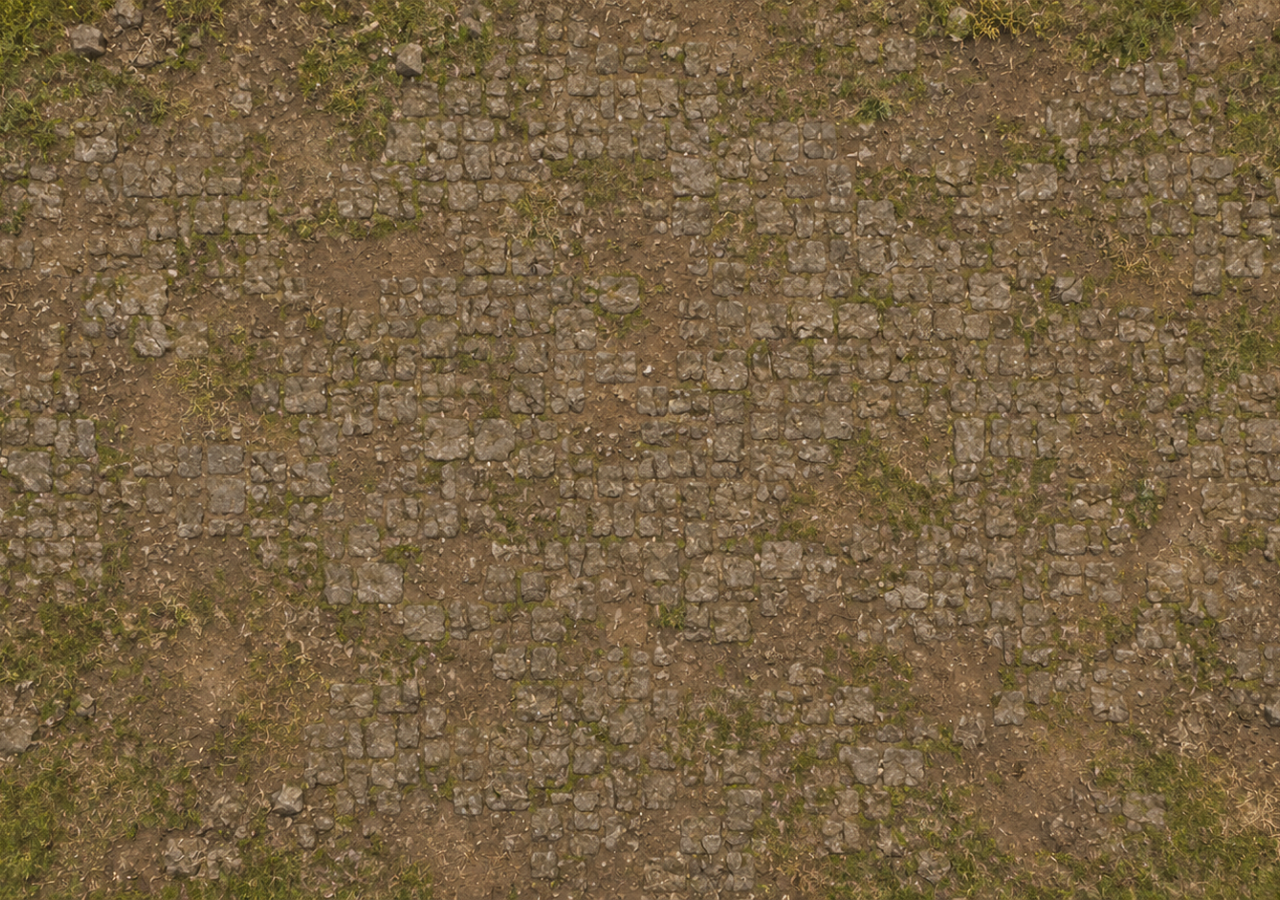
==== Wald.html @ f367117d "Add styles for new buttons and hover effects" ====
<!DOCTYPE html>
<html lang="de">
<head>
<meta charset="UTF-8">
<meta name="viewport" content="width=device-width, initial-scale=1.0">


<style>
* {
    box-sizing: border-box;
}

body {
    margin: 0;
    min-height: 100vh;
    background-image: url("background.jpg.png");
    background-size: cover;
    background-position: center;
    background-repeat: no-repeat;
    background-attachment: fixed;
    font-family: Arial, sans-serif;
}

.map {
    position: relative;
    width: min(100%, 1664px);
    aspect-ratio: 1664 / 928;
    background-image: url("Game chat.png");
    background-size: 100% 100%;
    background-repeat: no-repeat;
}

/* Quadratische Buttons 2*/
.travel-button {
    position: absolute;
    width: 3.5%;
    aspect-ratio: 1;
    transform: translate(-50%, -50%);
    background: rgba(45, 45, 45, 0.85);
    border: 3px solid #d9b45b;
    border-radius: 5px;
    cursor: pointer;
    transition: 0.2s;
    z-index: 2;
}
 
/* Hover-Effekt */
.build-button:hover,
.build-button:focus {
    background: rgba(218, 170, 65, 0.95);
    transform: translate(-50%, -50%) scale(1.15);
    border-color: white;
    outline: none;
}

/* NEUE UNTERMENÜ-BUTTONS */

.added-submenu {
    position: absolute;
    display: flex;
    flex-direction: column;
    align-items: center;
    gap: 7px;
    transform: translateX(-50%);
    z-index: 100;
}

/* Eigenes Design der neuen Buttons */
.extra-build-button {
    position: relative;
    width: 95px;
    height: 35px;
    background: linear-gradient(#315b37, #193a22);
    border: 2px solid #d6ad50;
    border-radius: 6px;
    color: white;
    font-weight: bold;
    font-size: 12px;
    cursor: pointer;
    box-shadow: 0 3px 6px #0009;
    transition: 0.2s;
}

.extra-build-button:hover {
    background: linear-gradient(#548c48, #315b37);
    border-color: white;
    transform: translate(-25%, -25%) scale(1.15);
    display: block;
}

/*Anzeige */
.other {
    display: none;
    position: absolute;
    left: 105%;
    top: 50%;
    transform: translateY(-50%);
    background: #222;
    color: white;
    border: 2px solid #d6ad50;
    padding: 7px;
    border-radius: 5px;
    white-space: nowrap;
    z-index: 200;
    font-size: 12px;
}

.extra-build-button:hover .other,
.extra-build-button:focus .other {
    display: block;
}

</style>
</head>

<body>

<script>
(function () {

    const map = document.querySelector(".map");

    if (!map) {
        console.error("Karte nicht gefunden!");
        return;
    }

    let activeButton = null;

    map.addEventListener("click", function(event) {

        const button = event.target.closest(
            ".travel-button"
        );

        // Keine Hauptbuttons anklicken
        if (!button || button.closest(".added-submenu")) {
            return;
        }

        event.preventDefault();
        event.stopPropagation();

        const oldMenu = map.querySelector(".added-submenu");

        // Wenn derselbe Button erneut angeklickt wird:
        if (activeButton === button) {

            if (oldMenu) {
                oldMenu.remove();
            }

            activeButton = null;
            return;
        }

        // Altes Menü schließen
        if (oldMenu) {
            oldMenu.remove();
        }

        activeButton = button;

        // Position bestimmen
        const mapRect = map.getBoundingClientRect();
        const buttonRect = button.getBoundingClientRect();

        const x =
            ((buttonRect.left + buttonRect.width / 2 - mapRect.left)
            / mapRect.width) * 100;

        const y =
            ((buttonRect.bottom - mapRect.top)
            / mapRect.height) * 100;

        // Menü erstellen
        const menu = document.createElement("div");

        menu.className = "added-submenu";
        menu.style.left = x + "%";
        menu.style.top = y + "%";

        // Drei neue Buttons
        const buildings = ["Wald", "Turm", "Kaserne"];

        buildings.forEach(function(name) {

            const newButton = document.createElement("button");

            newButton.type = "button";
            newButton.className = "extra-build-button";

            newButton.innerHTML = `
                ${name}
               `;

           newButton.addEventListener("click", function(e) {
    e.stopPropagation();

    if (name === "Wald") {
        location.href = "Wald.html";
    }

    if (name === "Turm") {
        location.href = "teleport.html";
    }

    if (name === "Kaserne") {
        location.href = "teleport.html";
    }
});

            menu.appendChild(newButton);

        });

        map.appendChild(menu);

    }, true);

})();
</script>


</body>
</html>
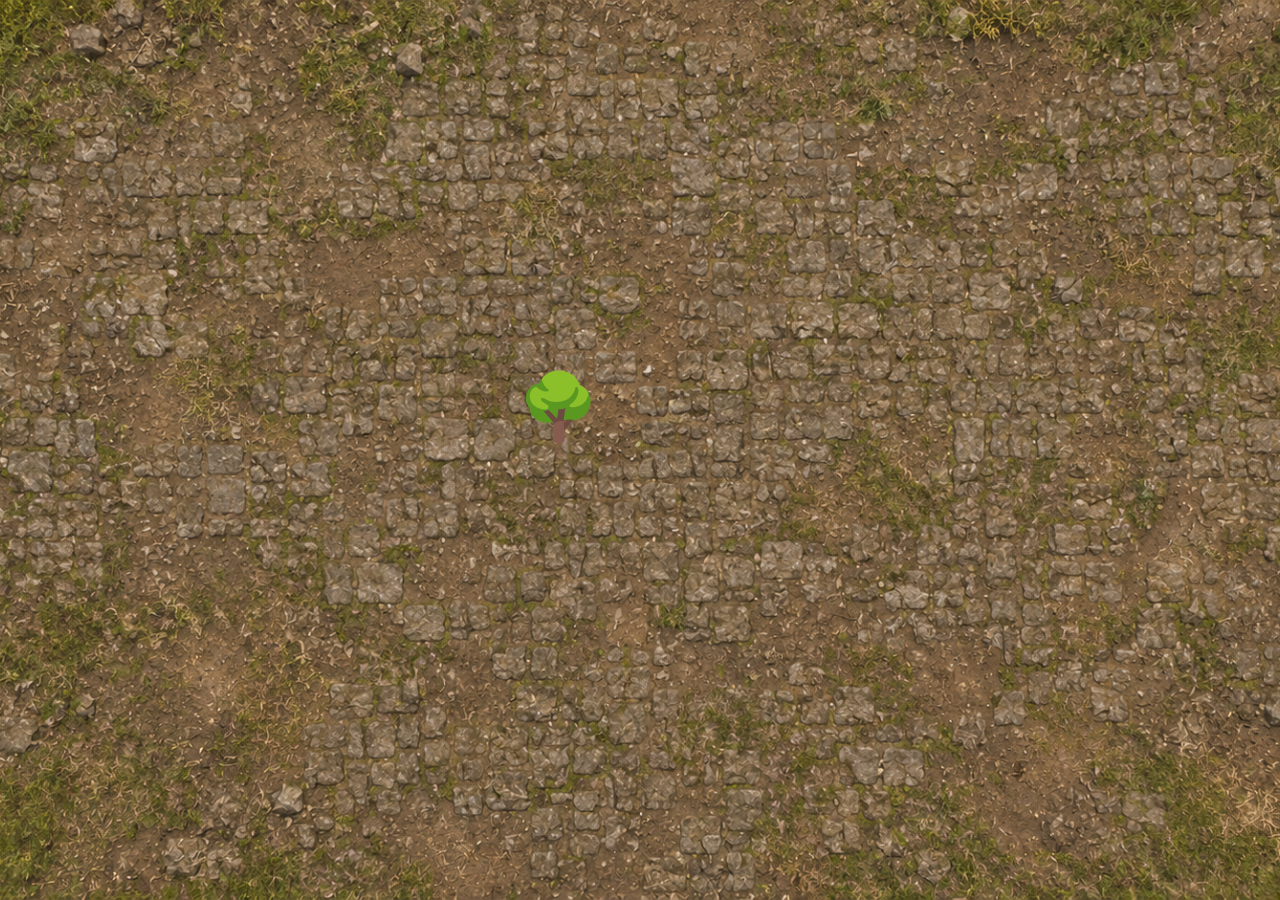
==== commit 490c26f5: "Add button for cutting a tree in Wald.html" ====
--- a/Wald.html
+++ b/Wald.html
@@ -111,11 +111,99 @@
     display: block;
 }
 
+/* BAUM-BUTTON */
+
+.tree-button {
+    position: absolute;
+    width: 75px;
+    height: 100px;
+    background: transparent;
+    border: none;
+    cursor: pointer;
+    font-size: 65px;
+    z-index: 10;
+    transition: transform 0.2s;
+}
+
+.tree-button:hover {
+    transform: scale(1.1);
+}
+
+/* Fäll-Animation */
+.tree-button.falling {
+    animation: treeFall 3s ease-in forwards;
+    pointer-events: none;
+}
+
+@keyframes treeFall {
+    0% {
+        transform: rotate(0deg);
+    }
+    35% {
+        transform: rotate(15deg);
+    }
+    65% {
+        transform: rotate(40deg);
+    }
+    100% {
+        transform: rotate(90deg);
+        opacity: 0;
+    }
+}
+
+/* Baumstumpf */
+.tree-stump {
+    font-size: 45px;
+    cursor: default;
+    position: relative;
+}
+
+/* Zeit-Anzeige */
+.tree-timer {
+    display: none;
+    position: absolute;
+    bottom: 100%;
+    left: 50%;
+    transform: translateX(-50%);
+    background: #252525;
+    color: #fff;
+    border: 2px solid #d9b45b;
+    border-radius: 6px;
+    padding: 7px 10px;
+    font-size: 13px;
+    white-space: nowrap;
+}
+
+.tree-stump:hover .tree-timer {
+    display: block;
+}
+
+
+    
 </style>
 </head>
 
 <body>
 
+<div class="map">
+
+     <button class="travel-button" style="left:105%; top:35%">
+        <span class="other">
+            <span class="name">Reisen</span> 
+        </span>
+    </button>
+
+      
+<button
+    class="tree-button"
+    id="tree1"
+    style="left:40%; top:50%;"
+    onclick="cutTree('tree1')">
+    🌳
+</button>
+</div>
+
+    
 <script>
 (function () {
 
@@ -182,7 +270,7 @@
         menu.style.top = y + "%";
 
         // Drei neue Buttons
-        const buildings = ["Wald", "Turm", "Kaserne"];
+        const buildings = ["Stadt", "Turm", "Kaserne"];
 
         buildings.forEach(function(name) {
 
@@ -198,8 +286,8 @@
            newButton.addEventListener("click", function(e) {
     e.stopPropagation();
 
-    if (name === "Wald") {
-        location.href = "Wald.html";
+    if (name === "Stadt") {
+        location.href = "index.html";
     }
 
     if (name === "Turm") {
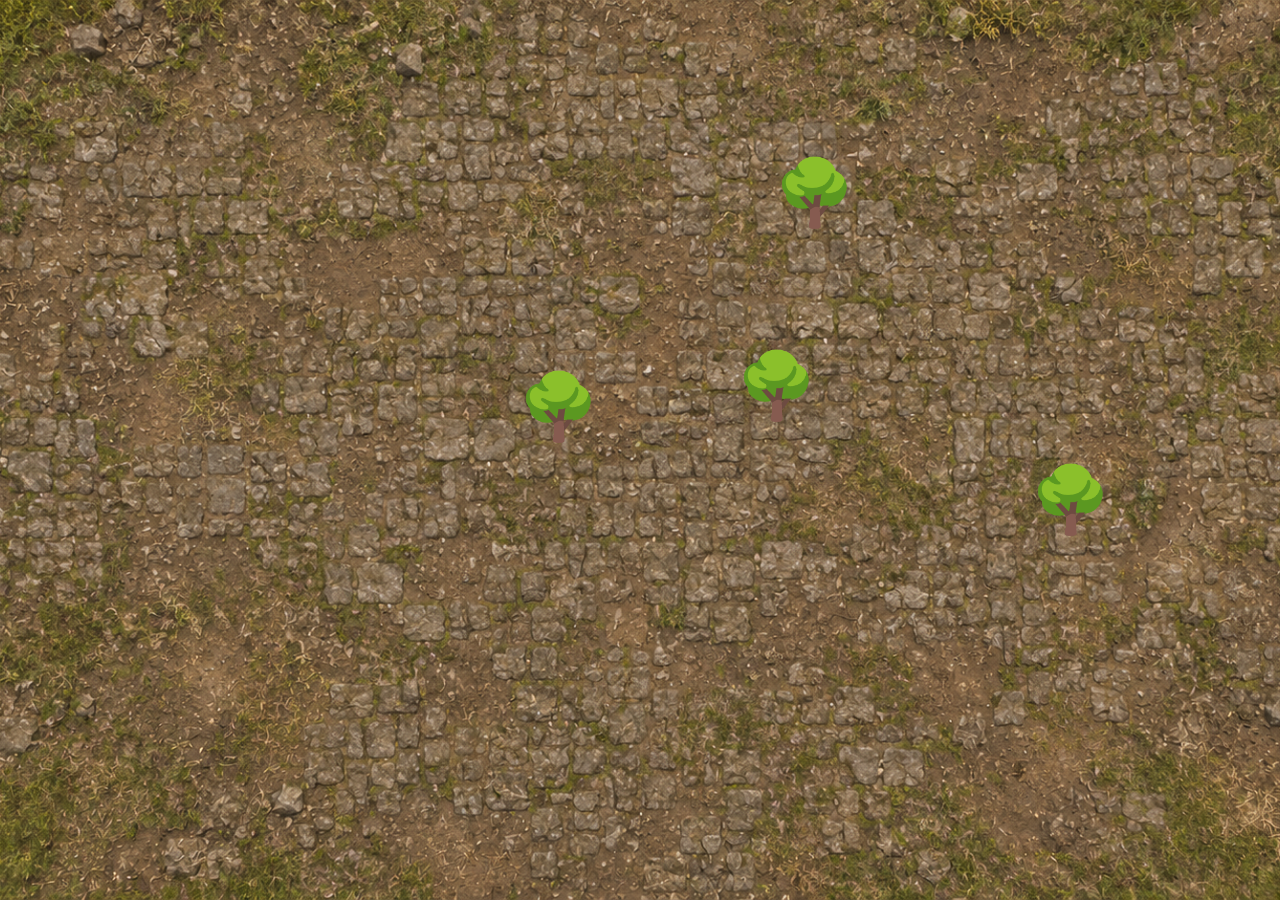
==== commit d4173970: "Add multiple tree buttons to Wald.html" ====
--- a/Wald.html
+++ b/Wald.html
@@ -201,6 +201,31 @@
     onclick="cutTree('tree1')">
     🌳
 </button>
+    
+<button
+    class="tree-button"
+    id="tree1"
+    style="left:60%; top:20%;"
+    onclick="cutTree('tree1')">
+    🌳
+</button>
+
+<button
+    class="tree-button"
+    id="tree1"
+    style="left:57%; top:47%;"
+    onclick="cutTree('tree1')">
+    🌳
+</button>
+
+<button
+    class="tree-button"
+    id="tree1"
+    style="left:80%; top:63%;"
+    onclick="cutTree('tree1')">
+    🌳
+</button>
+    
 </div>
 
     
@@ -309,6 +334,74 @@
 
 })();
 </script>
+<script>
+function cutTree(treeId) {
+
+    const tree = document.getElementById(treeId);
+
+    // Prüfen, ob der Baum bereits gefällt wird
+    if (tree.dataset.cut === "true") return;
+
+    tree.dataset.cut = "true";
+
+    // Fäll-Animation starten
+    tree.classList.add("falling");
+
+    // Nach 3 Sekunden Baumstumpf anzeigen
+    setTimeout(function() {
+
+        tree.classList.remove("falling");
+
+        tree.classList.add("tree-stump");
+
+        tree.innerHTML = `
+            🪵
+            <span class="tree-timer" id="${treeId}-timer">
+                Baum wächst nach: 45 Sekunden
+            </span>
+        `;
+
+        tree.style.opacity = "1";
+        tree.style.transform = "none";
+        tree.style.pointerEvents = "auto";
+        tree.onclick = null;
+
+        let remaining = 45;
+
+        const timer = document.getElementById(treeId + "-timer");
+
+        // Wachstumszeit herunterzählen
+        const countdown = setInterval(function() {
+
+            remaining--;
+
+            if (timer) {
+                timer.textContent =
+                    "Baum wächst nach: " + remaining + " Sekunden";
+            }
+
+            if (remaining <= 0) {
+
+                clearInterval(countdown);
+
+                // Baum wächst wieder nach
+                tree.classList.remove("tree-stump");
+                tree.innerHTML = "🌳";
+
+                tree.dataset.cut = "false";
+
+                tree.onclick = function() {
+                    cutTree(treeId);
+                };
+
+            }
+
+        }, 1000);
+
+    }, 3000);
+
+}
+ </script>
 
 
 </body>
